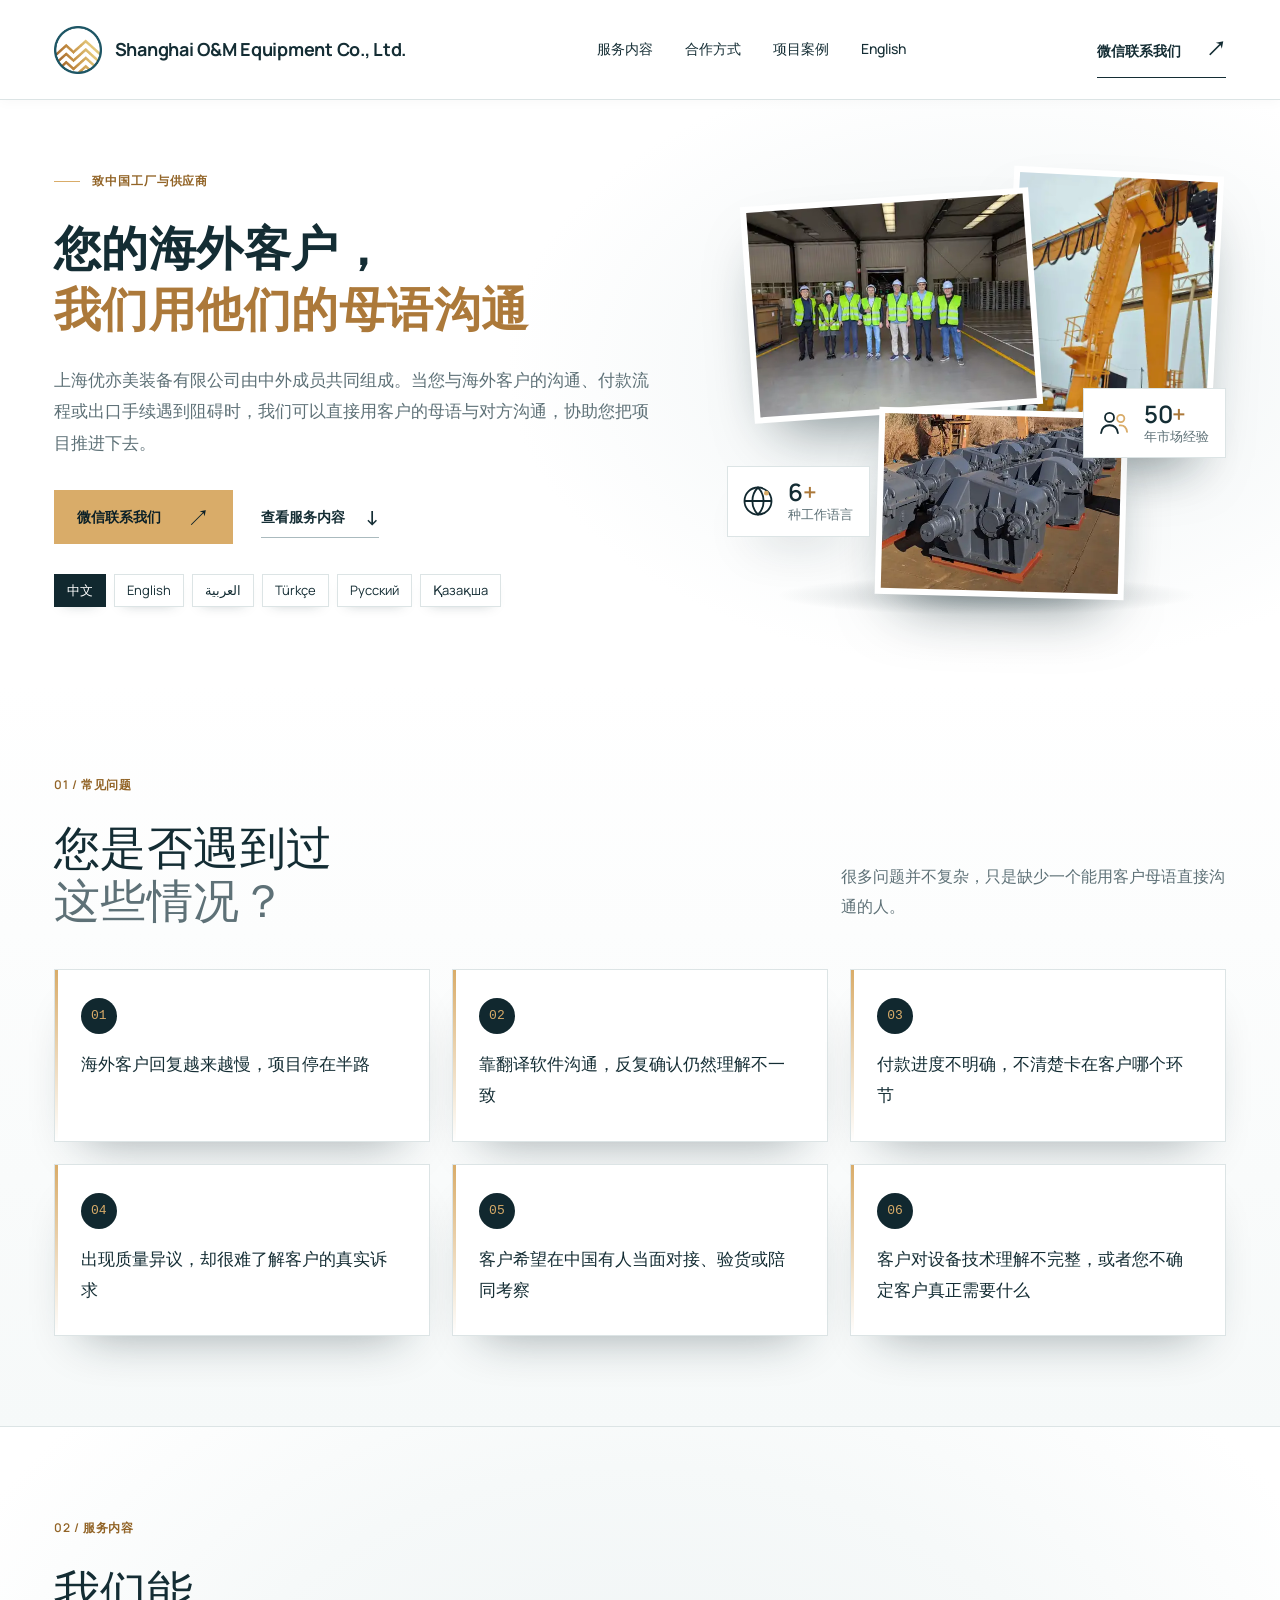
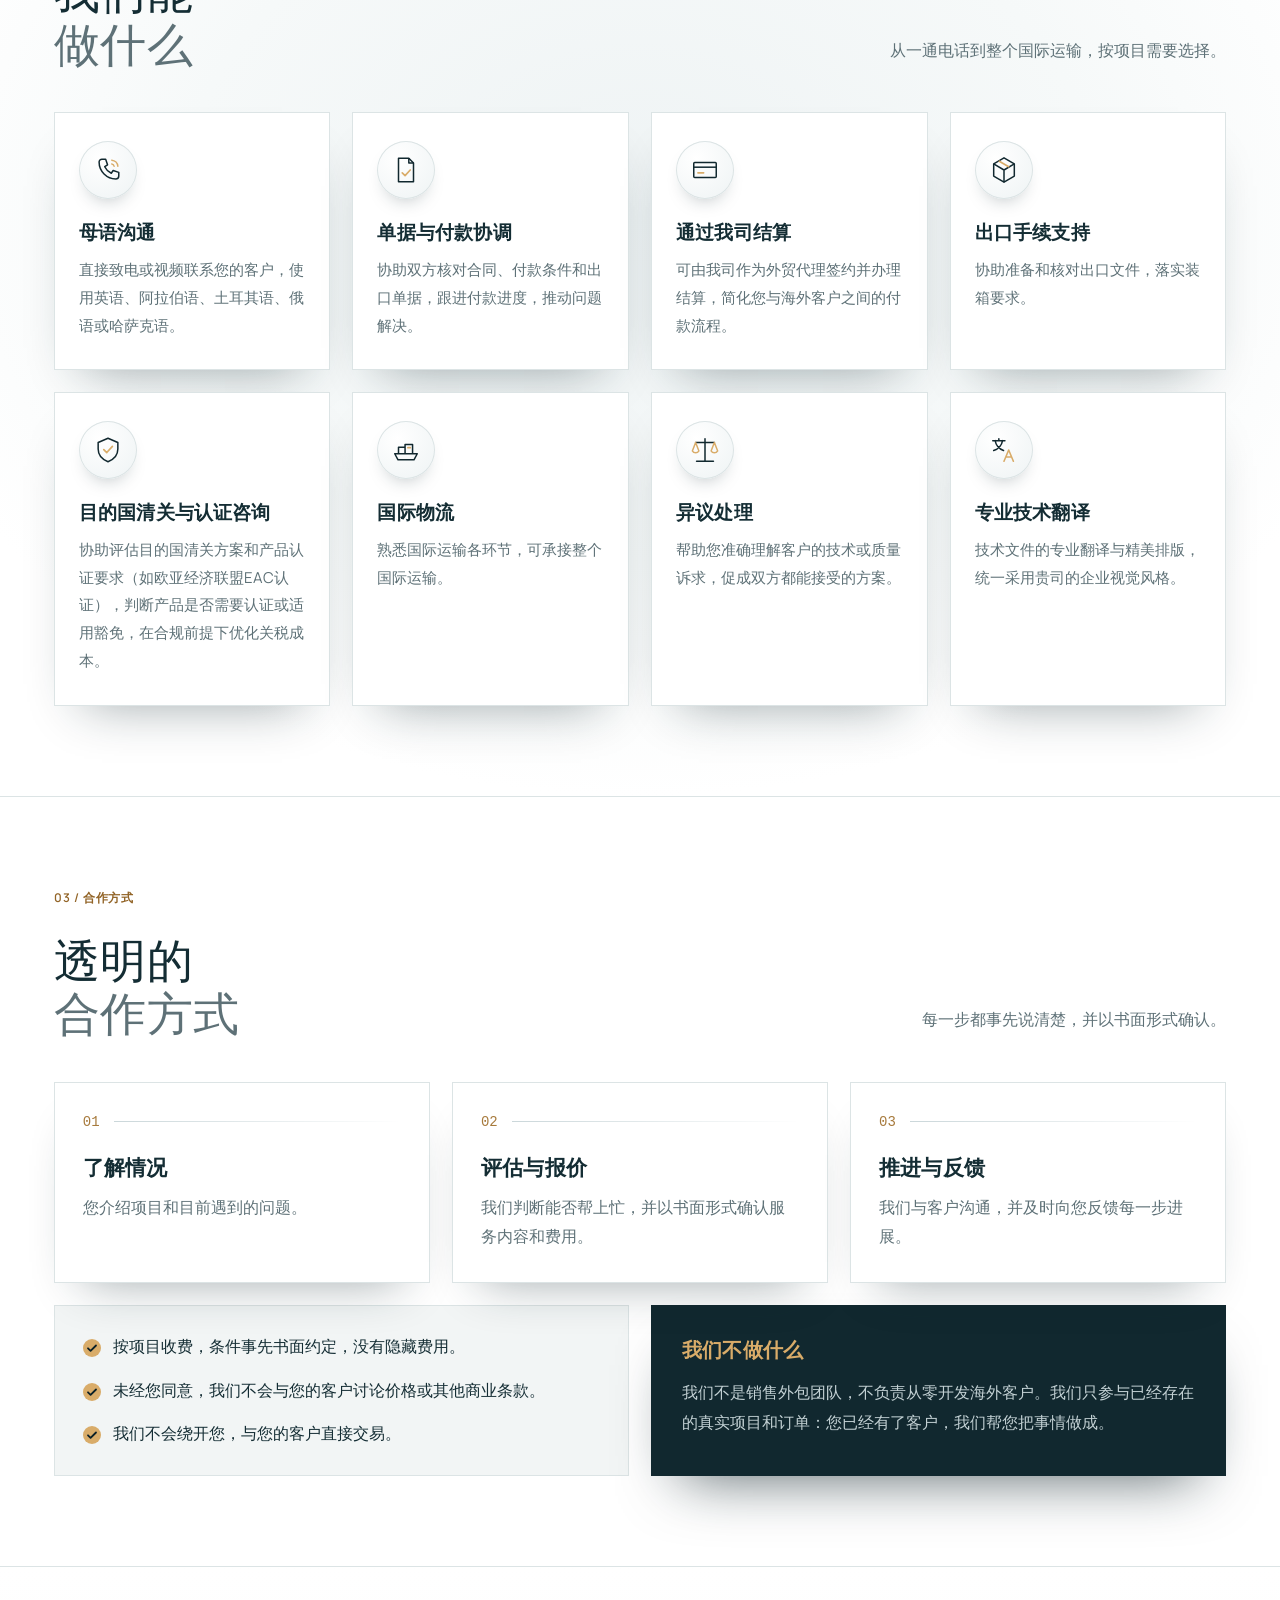
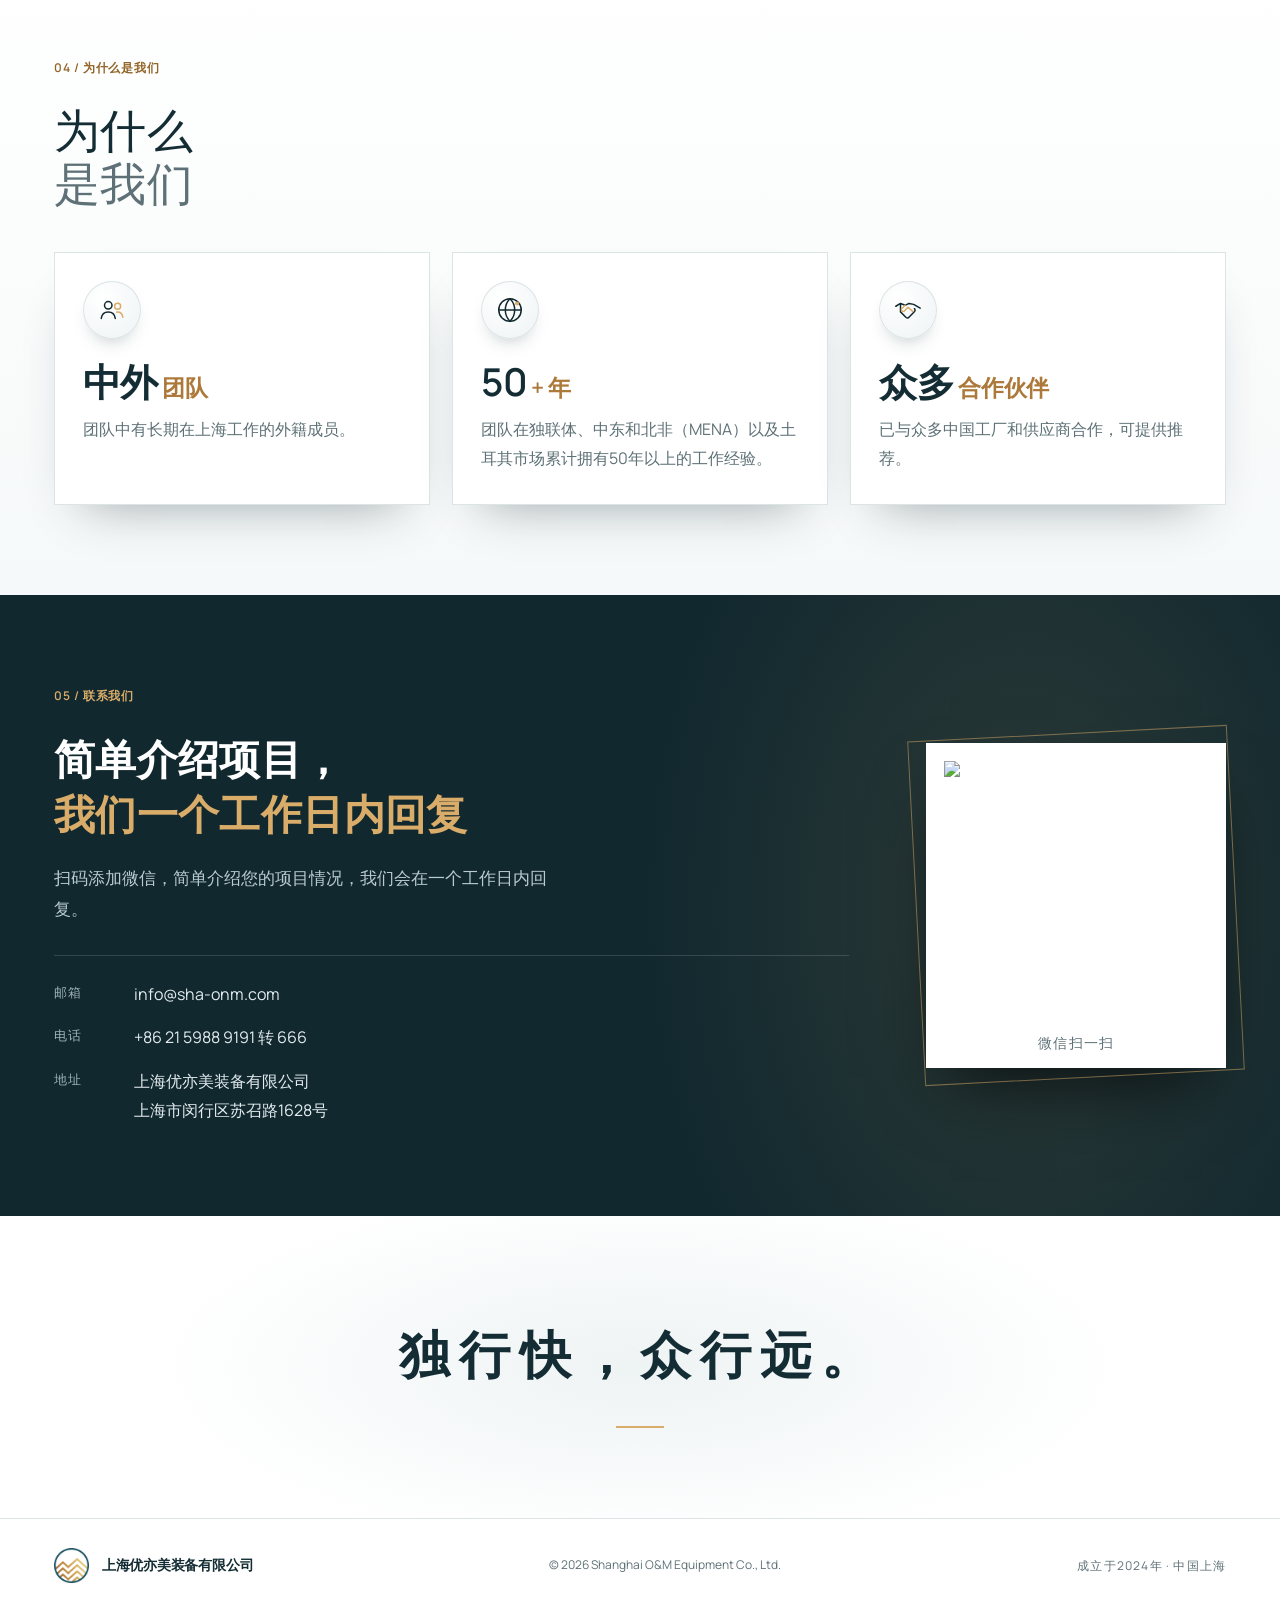
==== cn/index.html @ 8da33a81 "Add Chinese supplier partnership page" ====
<!DOCTYPE html>
<html lang="zh-CN"><head><meta charset="UTF-8"><meta name="viewport" content="width=device-width,initial-scale=1,viewport-fit=cover"><meta name="robots" content="noindex, nofollow"><title>供应商合作 — 上海优亦美装备有限公司</title><meta name="description" content="您的海外客户，我们用他们的母语沟通。上海优亦美装备有限公司协助中国工厂和供应商解决与海外客户的沟通、付款、出口、清关、认证和国际物流问题。"><link rel="icon" type="image/png" href="../assets/favicon.png"><link rel="stylesheet" href="../styles.css"><link rel="stylesheet" href="../sections.css?v=2"><link rel="stylesheet" href="cn.css?v=2"><meta name="theme-color" content="#11282f"><meta property="og:type" content="website"><meta property="og:site_name" content="上海优亦美装备有限公司"><meta property="og:title" content="供应商合作 — 您的海外客户，我们用他们的母语沟通"><meta property="og:description" content="英语、阿拉伯语、土耳其语、俄语、哈萨克语。协助沟通、付款、出口、清关、认证和国际物流。"><meta property="og:image" content="https://sha-onm.com/og.png"></head>
<body class="cn-page"><a class="skip" href="#main">跳到正文</a>
<svg width="0" height="0" style="position:absolute" aria-hidden="true" focusable="false"><defs>
<symbol id="c-phone" viewBox="0 0 32 32"><path d="M9.5 4.5h4l2 6-3 2a15 15 0 0 0 7 7l2-3 6 2v4a3 3 0 0 1-3 3C14.6 25.5 6.5 17.4 6.5 7.5a3 3 0 0 1 3-3z" fill="none" stroke="currentColor" stroke-width="1.6" stroke-linejoin="round"/><path d="M20 5.5a7 7 0 0 1 6.5 6.5M20 9.5a3 3 0 0 1 2.5 2.5" fill="none" stroke="var(--gold)" stroke-width="1.6" stroke-linecap="round"/></symbol>
<symbol id="c-doc" viewBox="0 0 32 32"><path d="M8 3.5h11l5 5v20H8z" fill="none" stroke="currentColor" stroke-width="1.6" stroke-linejoin="round"/><path d="M19 3.5v5h5" fill="none" stroke="currentColor" stroke-width="1.6" stroke-linejoin="round"/><path d="m12 19 3 3 5.5-6" fill="none" stroke="var(--gold)" stroke-width="1.8" stroke-linecap="round" stroke-linejoin="round"/></symbol>
<symbol id="c-pay" viewBox="0 0 32 32"><rect x="4" y="8" width="24" height="16" rx="1" fill="none" stroke="currentColor" stroke-width="1.6"/><path d="M4 13h24" stroke="currentColor" stroke-width="1.6"/><path d="M8.5 19h6" stroke="var(--gold)" stroke-width="1.8" stroke-linecap="round"/></symbol>
<symbol id="c-export" viewBox="0 0 32 32"><path d="M5 9.5 16 3l11 6.5v13L16 29 5 22.5z" fill="none" stroke="currentColor" stroke-width="1.6" stroke-linejoin="round"/><path d="M5 9.5 16 16l11-6.5M16 16v13" fill="none" stroke="currentColor" stroke-width="1.6" stroke-linejoin="round"/><path d="m10.5 6.3 11 6.5" stroke="var(--gold)" stroke-width="1.8"/></symbol>
<symbol id="c-customs" viewBox="0 0 32 32"><path d="M16 3.5 26.5 8v7c0 6.5-4.5 11.2-10.5 13.5C10 26.2 5.5 21.5 5.5 15V8z" fill="none" stroke="currentColor" stroke-width="1.6" stroke-linejoin="round"/><path d="m11.5 15.5 3.2 3.2 6-6.5" fill="none" stroke="var(--gold)" stroke-width="1.8" stroke-linecap="round" stroke-linejoin="round"/></symbol>
<symbol id="c-ship" viewBox="0 0 32 32"><path d="M4 20h24l-3.5 6.5h-17z" fill="none" stroke="currentColor" stroke-width="1.6" stroke-linejoin="round"/><path d="M8 20v-7h7v7M15 20v-10h8v10" fill="none" stroke="currentColor" stroke-width="1.6" stroke-linejoin="round"/><path d="M18 13.5h2.5" stroke="var(--gold)" stroke-width="1.8" stroke-linecap="round"/></symbol>
<symbol id="c-claim" viewBox="0 0 32 32"><path d="M16 4v24M7 28h18M6 8h20" stroke="currentColor" stroke-width="1.6" stroke-linecap="round"/><path d="M6 8 2.5 17a4 4 0 0 0 7 0zM26 8l-3.5 9a4 4 0 0 0 7 0z" fill="none" stroke="var(--gold)" stroke-width="1.6" stroke-linejoin="round"/></symbol>
<symbol id="c-translate" viewBox="0 0 32 32"><path d="M4 6h13M10.5 4v2M6.5 6c1 5 4.5 9 9 10.5M14.5 6c-1 5-4.5 9-9.5 10.5" fill="none" stroke="currentColor" stroke-width="1.6" stroke-linecap="round" stroke-linejoin="round"/><path d="m16 28 5-12 5 12M18 23.5h6" fill="none" stroke="var(--gold)" stroke-width="1.7" stroke-linecap="round" stroke-linejoin="round"/></symbol>
<symbol id="c-team" viewBox="0 0 32 32"><circle cx="12" cy="11" r="4" fill="none" stroke="currentColor" stroke-width="1.6"/><path d="M4.5 25c.6-4.6 3.6-7 7.5-7s6.9 2.4 7.5 7" fill="none" stroke="currentColor" stroke-width="1.6" stroke-linecap="round"/><circle cx="22" cy="12" r="3.2" fill="none" stroke="var(--gold)" stroke-width="1.6"/><path d="M21 18.2c3.6-.4 6 1.7 6.6 5.6" fill="none" stroke="var(--gold)" stroke-width="1.6" stroke-linecap="round"/></symbol>
<symbol id="c-globe" viewBox="0 0 32 32"><circle cx="16" cy="16" r="12" fill="none" stroke="currentColor" stroke-width="1.6"/><path d="M4 16h24M16 4c3.5 3.4 5 7.4 5 12s-1.5 8.6-5 12c-3.5-3.4-5-7.4-5-12s1.5-8.6 5-12z" fill="none" stroke="currentColor" stroke-width="1.6"/><circle cx="23.5" cy="9" r="2.2" fill="var(--gold)"/></symbol>
<symbol id="c-handshake" viewBox="0 0 32 32"><path d="M3 12l5-3 5 2 4-2 5 1 7 4M8 9v9l6 6a2 2 0 0 0 3-.3l6-6.2a2 2 0 0 0-.2-2.9" fill="none" stroke="currentColor" stroke-width="1.6" stroke-linecap="round" stroke-linejoin="round"/><path d="m13 11-3.5 3.5a1.8 1.8 0 0 0 2.6 2.5L16 13l5 4.5" fill="none" stroke="var(--gold)" stroke-width="1.6" stroke-linecap="round" stroke-linejoin="round"/></symbol>
</defs></svg>
<header class="header"><a class="brand" href="../" aria-label="Shanghai O&M 首页"><img src="../assets/favicon.png" width="48" height="48" alt=""><span>Shanghai O&amp;M Equipment Co., Ltd.</span></a><nav aria-label="主导航"><a href="#services">服务内容</a><a href="#how">合作方式</a><a href="../projects/">项目案例</a><a href="../" lang="en">English</a></nav><a class="header-cta" href="#contact">微信联系我们 <span aria-hidden="true">↗</span></a><button class="menu-toggle" aria-label="打开菜单" aria-expanded="false" aria-controls="mobile-nav"><span></span><span></span></button><nav id="mobile-nav" class="mobile-nav" aria-label="移动端导航" hidden><a href="#services">服务内容</a><a href="#how">合作方式</a><a href="../projects/">项目案例</a><a href="../" lang="en">English</a><a href="#contact">微信联系我们</a></nav></header>
<main id="main">

<section class="cn-hero">
  <div class="cn-hero-copy">
    <p class="eyebrow section-label"><span class="short-line"></span> 致中国工厂与供应商</p>
    <h1>您的海外客户，<br><em>我们用他们的母语沟通</em></h1>
    <p class="cn-lead">上海优亦美装备有限公司由中外成员共同组成。当您与海外客户的沟通、付款流程或出口手续遇到阻碍时，我们可以直接用客户的母语与对方沟通，协助您把项目推进下去。</p>
    <div class="cn-hero-actions"><a class="button button-gold" href="#contact">微信联系我们 <span aria-hidden="true">↗</span></a><a class="text-link" href="#services">查看服务内容 <span aria-hidden="true">↓</span></a></div>
    <ul class="cn-langs" aria-label="工作语言">
      <li lang="zh">中文</li><li lang="en">English</li><li lang="ar" dir="rtl">العربية</li><li lang="tr">Türkçe</li><li lang="ru">Русский</li><li lang="kk">Қазақша</li>
    </ul>
  </div>
  <div class="cn-hero-visual" aria-hidden="true">
    <figure class="ph ph-1"><img src="../assets/projects/c/p099.webp" alt=""></figure>
    <figure class="ph ph-2"><img src="../assets/projects/c/p122.webp" alt=""></figure>
    <figure class="ph ph-3"><img src="../assets/projects/c/p018.webp" alt=""></figure>
    <div class="float float-a"><svg><use href="#c-globe"/></svg><div><strong>6<b>+</b></strong><span>种工作语言</span></div></div>
    <div class="float float-b"><svg><use href="#c-team"/></svg><div><strong>50<b>+</b></strong><span>年市场经验</span></div></div>
  </div>
</section>

<section class="section-pad cn-situations" aria-labelledby="sit-title">
  <div class="section-heading"><div><p class="eyebrow section-label">01 / 常见问题</p><h2 id="sit-title">您是否遇到过<br><span>这些情况？</span></h2></div><p>很多问题并不复杂，只是缺少一个能用客户母语直接沟通的人。</p></div>
  <ol class="cn-cards">
    <li><span class="n">01</span><p>海外客户回复越来越慢，项目停在半路</p></li>
    <li><span class="n">02</span><p>靠翻译软件沟通，反复确认仍然理解不一致</p></li>
    <li><span class="n">03</span><p>付款进度不明确，不清楚卡在客户哪个环节</p></li>
    <li><span class="n">04</span><p>出现质量异议，却很难了解客户的真实诉求</p></li>
    <li><span class="n">05</span><p>客户希望在中国有人当面对接、验货或陪同考察</p></li>
    <li><span class="n">06</span><p>客户对设备技术理解不完整，或者您不确定客户真正需要什么</p></li>
  </ol>
</section>

<section class="section-pad cn-services" id="services" aria-labelledby="srv-title">
  <div class="section-heading"><div><p class="eyebrow section-label">02 / 服务内容</p><h2 id="srv-title">我们能<br><span>做什么</span></h2></div><p>从一通电话到整个国际运输，按项目需要选择。</p></div>
  <div class="cn-services-grid">
    <article><i class="ic"><svg aria-hidden="true"><use href="#c-phone"/></svg></i><h3>母语沟通</h3><p>直接致电或视频联系您的客户，使用英语、阿拉伯语、土耳其语、俄语或哈萨克语。</p></article>
    <article><i class="ic"><svg aria-hidden="true"><use href="#c-doc"/></svg></i><h3>单据与付款协调</h3><p>协助双方核对合同、付款条件和出口单据，跟进付款进度，推动问题解决。</p></article>
    <article><i class="ic"><svg aria-hidden="true"><use href="#c-pay"/></svg></i><h3>通过我司结算</h3><p>可由我司作为外贸代理签约并办理结算，简化您与海外客户之间的付款流程。</p></article>
    <article><i class="ic"><svg aria-hidden="true"><use href="#c-export"/></svg></i><h3>出口手续支持</h3><p>协助准备和核对出口文件，落实装箱要求。</p></article>
    <article><i class="ic"><svg aria-hidden="true"><use href="#c-customs"/></svg></i><h3>目的国清关与认证咨询</h3><p>协助评估目的国清关方案和产品认证要求（如欧亚经济联盟EAC认证），判断产品是否需要认证或适用豁免，在合规前提下优化关税成本。</p></article>
    <article><i class="ic"><svg aria-hidden="true"><use href="#c-ship"/></svg></i><h3>国际物流</h3><p>熟悉国际运输各环节，可承接整个国际运输。</p></article>
    <article><i class="ic"><svg aria-hidden="true"><use href="#c-claim"/></svg></i><h3>异议处理</h3><p>帮助您准确理解客户的技术或质量诉求，促成双方都能接受的方案。</p></article>
    <article><i class="ic"><svg aria-hidden="true"><use href="#c-translate"/></svg></i><h3>专业技术翻译</h3><p>技术文件的专业翻译与精美排版，统一采用贵司的企业视觉风格。</p></article>
  </div>
</section>

<section class="section-pad cn-how" id="how" aria-labelledby="how-title">
  <div class="section-heading"><div><p class="eyebrow section-label">03 / 合作方式</p><h2 id="how-title">透明的<br><span>合作方式</span></h2></div><p>每一步都事先说清楚，并以书面形式确认。</p></div>
  <div class="cn-steps">
    <article><span class="n">01</span><h3>了解情况</h3><p>您介绍项目和目前遇到的问题。</p></article>
    <article><span class="n">02</span><h3>评估与报价</h3><p>我们判断能否帮上忙，并以书面形式确认服务内容和费用。</p></article>
    <article><span class="n">03</span><h3>推进与反馈</h3><p>我们与客户沟通，并及时向您反馈每一步进展。</p></article>
  </div>
  <div class="cn-terms">
    <ul class="cn-promises">
      <li>按项目收费，条件事先书面约定，没有隐藏费用。</li>
      <li>未经您同意，我们不会与您的客户讨论价格或其他商业条款。</li>
      <li>我们不会绕开您，与您的客户直接交易。</li>
    </ul>
    <div class="cn-not">
      <h3>我们不做什么</h3>
      <p>我们不是销售外包团队，不负责从零开发海外客户。我们只参与已经存在的真实项目和订单：您已经有了客户，我们帮您把事情做成。</p>
    </div>
  </div>
</section>

<section class="section-pad cn-why" aria-labelledby="why-title">
  <div class="section-heading"><div><p class="eyebrow section-label">04 / 为什么是我们</p><h2 id="why-title">为什么<br><span>是我们</span></h2></div></div>
  <div class="cn-why-grid">
    <article><i class="ic"><svg aria-hidden="true"><use href="#c-team"/></svg></i><strong>中外<b>团队</b></strong><p>团队中有长期在上海工作的外籍成员。</p></article>
    <article><i class="ic"><svg aria-hidden="true"><use href="#c-globe"/></svg></i><strong>50<b>+ 年</b></strong><p>团队在独联体、中东和北非（MENA）以及土耳其市场累计拥有50年以上的工作经验。</p></article>
    <article><i class="ic"><svg aria-hidden="true"><use href="#c-handshake"/></svg></i><strong>众多<b>合作伙伴</b></strong><p>已与众多中国工厂和供应商合作，可提供推荐。</p></article>
  </div>
</section>

<section class="section-pad cn-contact" id="contact" aria-labelledby="contact-title">
  <div class="cn-contact-copy">
    <p class="eyebrow section-label">05 / 联系我们</p>
    <h2 id="contact-title">简单介绍项目，<br><span>我们一个工作日内回复</span></h2>
    <p class="cn-contact-intro">扫码添加微信，简单介绍您的项目情况，我们会在一个工作日内回复。</p>
    <dl class="cn-details">
      <div><dt>邮箱</dt><dd><a href="mailto:info@sha-onm.com">info@sha-onm.com</a></dd></div>
      <div><dt>电话</dt><dd><a href="tel:+862159889191;ext=666">+86 21 5988 9191</a> 转 666</dd></div>
      <div><dt>地址</dt><dd>上海优亦美装备有限公司<br>上海市闵行区苏召路1628号</dd></div>
    </dl>
  </div>
  <figure class="cn-qr"><img src="assets/wechat-qr.png" width="432" height="430" alt="上海优亦美装备有限公司微信二维码"><figcaption>微信扫一扫</figcaption></figure>
</section>

<section class="cn-proverb" aria-label="合作理念"><p>独行快，众行远。</p></section>
</main>
<footer class="footer"><a class="brand" href="../" aria-label="Shanghai O&M 首页"><img src="../assets/favicon.png" width="35" height="35" alt=""><span>上海优亦美装备有限公司</span></a><p>© <span id="year">2026</span> Shanghai O&amp;M Equipment Co., Ltd.</p><span>成立于2024年 · 中国上海</span></footer>
<script src="cn.js?v=1" defer></script>
</body></html>
---- styles.css ----
:root{--navy:#11282f;--deep:#0b2027;--gold:#d9ac69;--ink:#142d34;--muted:#5e7177;--white:#fff;--pale:#f2f5f5;--line:#dce4e5;--max:1440px}*{box-sizing:border-box}html{scroll-behavior:smooth;scroll-padding-top:100px}body{margin:0;font-family:Arial,Helvetica,sans-serif;color:var(--ink);font-size:16px;line-height:1.6;background:#fff;-webkit-font-smoothing:antialiased}a{color:inherit;text-decoration:none}button{font:inherit}button,a{-webkit-tap-highlight-color:transparent}button:focus-visible,a:focus-visible,summary:focus-visible{outline:3px solid #b37e34;outline-offset:5px}img{max-width:100%;display:block}h1,h2,h3,p{margin:0}button{cursor:pointer}.skip{position:fixed;left:20px;top:-100px;padding:10px;background:#fff;z-index:100}.skip:focus{top:10px}.header{height:100px;display:flex;align-items:center;justify-content:space-between;padding:0 clamp(24px,4.2vw,80px);position:relative;z-index:50;background:#fff;border-bottom:1px solid var(--line);gap:24px}.brand{display:flex;align-items:center;gap:13px;flex-shrink:0}.brand>span{font-size:18px;font-weight:750;line-height:1.3;letter-spacing:.025em}.brand small{font-size:10px;letter-spacing:.24em;font-weight:500;display:block;margin-top:5px}.header nav{display:flex;gap:32px;font-size:14px;font-weight:500}.header nav a{transition:color .2s}.header nav a:hover{color:#9e6722}.header-cta{padding:12px 0;border-bottom:1px solid var(--ink);font-size:14px;font-weight:600}.header-cta span{margin-left:22px;font-size:20px}.menu-toggle{display:none}.hero{display:grid;grid-template-columns:1.04fr 1fr;background:var(--navy);color:white;min-height:660px;position:relative}.hero-copy{padding:58px 5vw 39px max(4.2vw,24px);z-index:2}.eyebrow{display:flex;align-items:center;gap:12px;letter-spacing:.13em;font-size:12px;font-weight:600}.short-line{width:26px;height:1px;background:var(--gold);display:inline-block}.hero .eyebrow{color:#d2dedf;margin-bottom:31px}h1{font-size:clamp(43px,4.9vw,76px);font-weight:500;line-height:1.06;letter-spacing:-.055em}h1 em{font-style:normal;color:var(--gold)}.hero-description{font-size:16px;line-height:1.7;color:#c3d1d4;max-width:450px;margin-top:26px}.button{display:inline-flex;gap:26px;align-items:center;justify-content:space-between;font-size:14px;font-weight:600;min-height:54px;padding:13px 23px;transition:background .2s,transform .2s;border:0}.button:hover{transform:translateY(-2px)}.button span{font-size:23px;font-weight:400;line-height:1}.button-gold{background:var(--gold);color:var(--deep)}.button-gold:hover{background:#ebc48d}.hero .button{margin-top:28px}.hero-foot{display:flex;align-items:center;gap:13px;margin-top:40px;font-size:10px;letter-spacing:.13em;color:#9cafb4}.hero-foot i{height:3px;width:3px;background:var(--gold)}.hero-visual{position:relative;min-height:600px;overflow:hidden;background:#294550}.hero-visual:after{content:"";position:absolute;inset:0;background:linear-gradient(180deg,rgba(5,20,27,.38),transparent 35%,rgba(5,20,27,.6))}.visual-top,.visual-caption{position:absolute;left:36px;right:36px;z-index:2;display:flex;justify-content:space-between}.visual-top{top:29px;color:#dbe5e7;font-size:10px;letter-spacing:.11em}.visual-caption{bottom:32px;font-size:21px;line-height:1.35;font-weight:500;letter-spacing:.04em}.coordinate{font-family:monospace;font-size:12px;line-height:1.65;text-align:right;color:#c3d1d4}.proof{display:grid;grid-template-columns:1.1fr .8fr 1fr .85fr 1.15fr;padding:33px 4.2vw 36px;border-bottom:1px solid var(--line);gap:20px;align-items:center}.proof>div:not(:first-child){border-left:1px solid var(--line);padding-left:32px}.proof-intro{font-size:16px;color:var(--muted);line-height:1.65}.proof-intro strong{color:var(--ink);font-weight:500}.metric{font-size:46px;font-weight:500;line-height:1.2;letter-spacing:-.055em}.metric span{color:#ac793a}.proof p{font-size:13px;color:var(--muted)}.proof-location>span{font-size:10px;letter-spacing:.15em;color:var(--muted)}.proof-location>strong{display:block;font-size:25px;font-weight:500;margin:0 0 4px}.proof-location p{font-size:12px;line-height:1.5}.header .mobile-nav[hidden]{display:none}@media(min-width:1800px){.hero-copy{padding-top:85px;padding-bottom:55px}.hero{min-height:760px}}@media(max-width:1000px){.header nav{gap:18px}.header-cta{display:none}.hero-copy{padding-right:28px}h1{font-size:48px}.proof{grid-template-columns:1fr 1fr 1fr 1fr}.proof-intro{display:none}.proof>div:not(:first-child){padding-left:22px}.proof>div:nth-child(2){border:0;padding-left:0}}@media(max-width:720px){html{scroll-padding-top:20px}.header{height:80px;padding:0 22px}.brand img{width:39px;height:39px}.brand>span{font-size:16px}.brand small{font-size:9px}.header>nav:not(.mobile-nav){display:none}.menu-toggle{display:flex;flex-direction:column;justify-content:center;gap:6px;width:44px;height:44px;background:none;border:1px solid var(--line);padding:10px}.menu-toggle span{height:1px;background:var(--ink);width:22px}.header .mobile-nav{position:absolute;left:0;right:0;top:80px;display:flex;flex-direction:column;gap:0;background:white;box-shadow:0 12px 20px #0002;padding:12px 22px 20px}.mobile-nav a{padding:12px 0}.hero{grid-template-columns:1fr}.hero-copy{padding:38px 24px 28px}.hero .eyebrow{margin-bottom:24px;font-size:11px}h1{font-size:clamp(42px,10vw,65px)}.hero-description{margin-top:24px;font-size:16px}.hero-foot{margin-top:30px;font-size:9px;gap:10px}.hero-visual{min-height:345px}.visual-top{top:23px;left:24px;right:24px;font-size:9px}.visual-caption{left:24px;right:24px;bottom:23px;font-size:17px}.proof{grid-template-columns:1fr 1fr;padding:24px;gap:23px}.proof>div:not(:first-child){padding-left:24px}.proof>div:nth-child(2),.proof>div:nth-child(4){padding-left:0;border:0}.metric{font-size:40px}.proof-location>strong{font-size:23px}}@media(prefers-reduced-motion:reduce){html{scroll-behavior:auto}*,*:before,*:after{animation:none!important;transition:none!important}}
@font-face{font-family:Manrope;src:url('assets/fonts/manrope-400.ttf') format('truetype');font-style:normal;font-weight:400;font-display:swap}@font-face{font-family:Manrope;src:url('assets/fonts/manrope-500.ttf') format('truetype');font-style:normal;font-weight:500;font-display:swap}@font-face{font-family:Manrope;src:url('assets/fonts/manrope-600.ttf') format('truetype');font-style:normal;font-weight:600;font-display:swap}@font-face{font-family:Manrope;src:url('assets/fonts/manrope-700.ttf') format('truetype');font-style:normal;font-weight:700;font-display:swap}
---- sections.css ----
body{font-family:Manrope,Arial,Helvetica,sans-serif}.hero-image{position:absolute;inset:0;height:100%;width:100%;object-fit:cover;object-position:59% center}.hero-visual:before{content:"";z-index:1;position:absolute;inset:0;background:linear-gradient(90deg,rgba(17,40,47,.14),transparent 25%)}.hero-visual:after{z-index:1}.hero h1{font-size:clamp(43px,4.55vw,73px);line-height:1.12;letter-spacing:-.055em}.hero-description{font-size:16px}.hero{min-height:650px}.hero-copy{padding-top:54px;padding-bottom:37px}.hero .eyebrow{margin-bottom:29px}.hero-foot{margin-top:38px}.hero .button{margin-top:27px}.section-pad{padding:90px 4.2vw}.section-label{color:#926427;margin-bottom:24px;letter-spacing:.14em;font-size:12px}h2{font-size:clamp(35px,3.6vw,54px);font-weight:500;letter-spacing:-.047em;line-height:1.16}h2 span{color:var(--muted)}.section-heading{display:flex;align-items:flex-end;justify-content:space-between;gap:40px;margin-bottom:42px}.section-heading>p{max-width:385px;font-size:16px;color:var(--muted);margin-bottom:5px;line-height:1.75}.expertise-grid{display:grid;grid-template-columns:1fr 1.2fr;gap:50px;align-items:stretch}.component-visual{margin:0;position:relative;min-height:560px;background:var(--navy);overflow:hidden}.component-visual img{width:100%;height:100%;position:absolute;object-fit:cover;object-position:39% center;transition:transform .8s,opacity .16s ease}
.component-visual img.is-fading{opacity:0}.component-visual:hover img{transform:scale(1.025)}.component-visual:after{content:"";position:absolute;inset:0;background:linear-gradient(180deg,transparent 40%,rgba(4,20,26,.87))}.component-visual figcaption{position:absolute;bottom:34px;left:34px;right:24px;z-index:2;color:#fff}.component-visual figcaption>span{font-size:11px;letter-spacing:.13em;color:#d9c39f}.component-visual figcaption p{font-size:30px;line-height:1.3;letter-spacing:-.025em;margin-top:14px}.category{border-bottom:1px solid var(--line)}.category:first-child{border-top:1px solid var(--line)}.category summary{display:flex;align-items:center;gap:20px;padding:25px 0;list-style:none;cursor:pointer}.category summary::-webkit-details-marker{display:none}.category h3{font-size:19px;font-weight:500;line-height:1.4;flex:1}.expand{width:25px;height:25px;position:relative;flex-shrink:0}.expand:before,.expand:after{content:"";width:12px;height:1px;background:var(--ink);position:absolute;left:6px;top:12px}.expand:after{transform:rotate(90deg)}.category[open] .expand:after{display:none}.category[open] h3{color:#946329}.category[open] summary{padding-bottom:15px}.category-body{padding:0 34px 27px 35px}.category-body p{font-size:15px;color:var(--muted);line-height:1.8;max-width:480px}.text-link{font-size:14px;font-weight:600;display:inline-flex;gap:20px;align-items:center;padding:5px 0;border-bottom:1px solid #aababe;line-height:1.5}.text-link:hover{color:#966726;border-color:#966726}.text-link span{font-size:20px}.category-body .text-link{margin-top:15px;font-size:13px}.expertise-note{display:flex;justify-content:space-between;align-items:center;margin-top:35px;gap:22px;color:var(--muted);font-size:15px}.expertise-note .text-link{color:var(--ink)}.approach{background:var(--pale);border-top:1px solid var(--line);border-bottom:1px solid var(--line)}.approach .section-heading{margin-bottom:52px}.steps{display:grid;grid-template-columns:repeat(4,1fr);gap:33px}.step-top{display:flex;align-items:center;gap:17px;margin-bottom:26px}.step-top>span:first-child{font-size:16px;color:#99703d;font-family:monospace}.step-line{height:1px;flex:1;background:#cbd7da}.step h3{font-size:22px;letter-spacing:-.035em;font-weight:500;margin-bottom:16px;line-height:1.3}.step p{font-size:15px;color:var(--muted);line-height:1.8}.step-result{display:block;margin-top:24px;font-size:12px;font-weight:600;border-left:2px solid #c79a5e;padding-left:11px;line-height:1.4}.company-main{display:grid;grid-template-columns:1.05fr 1fr;gap:8vw}.company h2{font-size:clamp(32px,3.4vw,50px)}.company-copy p{font-size:15px;color:var(--muted);line-height:1.85;margin-top:19px}.company-copy p.lead{font-size:22px;line-height:1.6;color:var(--ink);margin-top:0;letter-spacing:-.025em}.values{display:grid;grid-template-columns:repeat(3,1fr);gap:45px;margin-top:57px;padding-top:38px;border-top:1px solid var(--line)}.value-mark{font-size:12px;font-family:monospace;color:#a77a3c}.values h3{font-size:20px;font-weight:500;margin:15px 0 12px;line-height:1.4}.values p{font-size:15px;color:var(--muted);line-height:1.8;max-width:350px}.languages{margin-top:64px;border-top:1px solid var(--line);border-bottom:1px solid var(--line);padding:31px 0;display:flex;gap:40px;justify-content:space-between;align-items:center}.languages .eyebrow{font-size:10px;color:var(--muted);letter-spacing:.13em}.languages>div>p{font-size:19px;line-height:1.5;margin-top:8px;letter-spacing:-.025em}.languages ul{list-style:none;display:grid;grid-template-columns:repeat(5,1fr);gap:30px;margin:0;padding:0;width:64%}.languages li{text-align:center;font-size:12px;color:var(--muted)}.languages li>span{display:block;color:var(--ink);font-size:25px;font-weight:500;margin-bottom:5px;line-height:1.5}.languages li>span[lang=zh]{font-size:23px;line-height:1.65}.contact{background:var(--navy);color:#fff;padding-top:73px;padding-bottom:24px;position:relative}.contact h2{font-size:clamp(35px,3.8vw,57px)}.contact h2 span{color:var(--gold)}.contact-top{display:grid;grid-template-columns:1.15fr 1fr;gap:6vw}.contact .section-label{color:var(--gold)}.contact-intro{font-size:16px;color:#b9cbd0;margin-top:25px;max-width:370px}.contact .button{margin-top:27px}.contact-hint{font-size:12px;line-height:1.8;color:#9cafb4;margin-top:20px}.contact-details{padding-top:3px}.contact-label{font-size:11px;letter-spacing:.14em;color:#9fb3b8;display:block;margin-bottom:17px}.email-block{padding:0 0 29px;border-bottom:1px solid #ffffff25}.email-address{font-size:clamp(22px,2.55vw,37px);letter-spacing:-.035em;display:flex;justify-content:space-between;align-items:center;gap:14px;line-height:1.4}.email-address:hover{color:var(--gold)}.email-address>span{font-size:30px;color:var(--gold)}.copy-row{display:flex;align-items:center;gap:16px;margin-top:15px;min-height:35px}.copy-email{background:none;border:0;color:#bacbd0;font-size:12px;display:inline-flex;gap:9px;align-items:center;padding:6px 0;min-height:35px}.copy-email:hover{color:#fff}#copy-status{font-size:12px;color:#eac48a;line-height:1.4}.contact-bottom{display:grid;grid-template-columns:1fr 1fr;gap:25px;padding-top:29px}.contact-bottom .contact-label{margin-bottom:12px}.phone{font-size:17px;white-space:nowrap}.phone:hover{color:var(--gold)}.contact-bottom p{font-size:13px;color:#9fb3b8;margin-top:5px}.contact-bottom address{font-style:normal;font-size:14px;line-height:1.9;color:#d1dee1}.company-legal{font-size:12px;line-height:1.9;color:#9fb3b8;margin-top:32px}.company-legal span{letter-spacing:.06em}.contact-line{margin-top:68px;padding-top:24px;border-top:1px solid #ffffff25;display:flex;justify-content:space-between;gap:24px;align-items:center}.contact-line>span{font-size:10px;letter-spacing:.14em;color:#90a7ae}.contact-line>a{font-size:12px;color:#c6d3d7}.contact-line>a>span{margin-left:15px}.footer{padding:29px 4.2vw;display:flex;align-items:center;justify-content:space-between;gap:20px}.footer .brand>span{font-size:13px}.footer .brand small{font-size:8px;letter-spacing:.2em}.footer p{font-size:11px;color:var(--muted)}.footer>span{font-size:9px;letter-spacing:.1em;color:var(--muted)}.header .brand small{font-size:10px}.header .brand>span{font-weight:700}.header nav a{position:relative}.header nav a:after{position:absolute;content:"";bottom:-6px;left:0;right:0;transform:scaleX(0);transform-origin:left;height:1px;background:var(--ink);transition:transform .2s}.header nav a:hover:after{transform:scaleX(1)}
@media(min-width:1800px){.section-pad{padding-left:max(4.2vw,calc((100vw - 1640px)/2));padding-right:max(4.2vw,calc((100vw - 1640px)/2))}.hero-copy{padding-top:74px}.hero{min-height:740px}.hero-description{font-size:18px}.hero-foot{margin-top:50px}.hero h1{font-size:80px}.hero .button{margin-top:34px}}
@media(max-width:1100px){.hero h1{font-size:clamp(41px,4.7vw,55px)}.hero-copy{padding-top:43px}.hero-description{font-size:15px}.hero .eyebrow{font-size:10px;letter-spacing:.11em}.hero-foot{font-size:9px;gap:10px}.expertise-grid{gap:32px;grid-template-columns:.85fr 1.2fr}.category h3{font-size:17px}.category summary{gap:15px}.category-body{padding-left:29px}.category-body p{font-size:14px}.contact-top{gap:4vw}.company-main{gap:5vw}.steps{gap:25px}.step h3{font-size:20px}.languages ul{gap:20px}.footer>span{display:none}.contact-bottom{grid-template-columns:1fr;gap:26px}.component-visual figcaption{left:25px}.component-visual figcaption p{font-size:27px}.section-heading>p{max-width:330px}.section-pad{padding-top:70px;padding-bottom:70px}.contact{padding-bottom:24px}.contact-line{margin-top:46px}}
@media(max-width:720px){.hero{min-height:0}.hero-copy{padding-top:36px;padding-bottom:29px}.hero h1{font-size:clamp(41px,10.8vw,64px)}.hero .eyebrow{font-size:10px;margin-bottom:22px}.hero-description{font-size:15px;margin-top:23px;line-height:1.75}.hero-foot{margin-top:29px;font-size:9px}.hero .button{margin-top:27px}.hero-visual{min-height:320px}.hero-image{object-position:center 61%}.visual-top{font-size:9px}.visual-caption{font-size:18px}.hero-visual:after{background:linear-gradient(180deg,#061c2740,transparent 35%,#061c27aa)}.section-pad{padding:53px 24px}.section-label{font-size:10px;margin-bottom:19px}.section-heading{display:block;margin-bottom:29px}.section-heading>p{margin-top:22px;max-width:470px;font-size:15px}.section-heading h2{font-size:37px}.expertise-grid{display:flex;flex-direction:column;gap:28px}.component-visual{min-height:310px}.component-visual img{object-position:center 46%}.component-visual figcaption{bottom:23px;left:24px}.component-visual figcaption>span{font-size:9px}.component-visual figcaption p{font-size:27px;margin-top:11px}.category summary{padding:22px 0;gap:15px}.category h3{font-size:17px}.category-body{padding-left:29px;padding-right:12px}.category-body p{font-size:15px}.category-body .text-link{font-size:13px}.expertise-note{display:block;margin-top:26px;font-size:14px}.expertise-note .text-link{margin-top:12px}.approach .section-heading{margin-bottom:29px}.steps{grid-template-columns:1fr;gap:30px}.step-top{margin-bottom:14px}.step h3{font-size:23px;margin-bottom:10px}.step p{font-size:15px}.step-result{margin-top:15px;font-size:12px}.company-main{grid-template-columns:1fr;gap:25px}.company h2{font-size:35px}.company-copy p.lead{font-size:20px}.company-copy p{font-size:15px;margin-top:17px}.values{grid-template-columns:1fr;gap:27px;margin-top:31px;padding-top:27px}.values article{display:grid;grid-template-columns:26px 1fr;column-gap:15px}.value-mark{grid-column:1;grid-row:1;line-height:28px}.values h3{grid-column:2;grid-row:1;margin:0 0 9px;font-size:20px}.values p{grid-column:2;font-size:15px;max-width:100%}.languages{margin-top:32px;display:block;padding:27px 0}.languages>div>p{font-size:20px}.languages ul{width:100%;margin-top:23px;gap:9px}.languages li{font-size:11px}.languages li>span{font-size:22px}.languages li>span[lang=zh]{font-size:20px}.contact-top{grid-template-columns:1fr;gap:42px}.contact h2{font-size:37px}.contact-intro{font-size:15px}.contact-hint{font-size:12px}.contact-details{padding:0}.email-address{font-size:clamp(24px,6.5vw,33px)}.contact-bottom{grid-template-columns:1fr 1fr;gap:20px}.phone{font-size:14px}.contact-bottom address{font-size:12px}.contact-label{font-size:10px}.company-legal{margin-top:25px}.contact-line{margin-top:39px;align-items:flex-start}.contact-line>span{font-size:9px;line-height:1.8;max-width:185px}.contact-line>a{font-size:12px;white-space:nowrap}.contact{padding-bottom:24px}.footer{padding:24px;display:block}.footer p{margin-top:20px;font-size:10px}.footer .brand>span{font-size:13px}.footer .brand small{font-size:9px}.copy-email{min-height:44px}.category summary{min-height:60px}.proof p{font-size:12px}.proof-location p{font-size:12px}}
@media(max-width:360px){.hero h1{font-size:39px}.hero-copy,.section-pad{padding-left:20px;padding-right:20px}.hero-foot{font-size:8px}.contact h2{font-size:32px}.contact-bottom{grid-template-columns:1fr}.section-heading h2{font-size:33px}.company h2{font-size:32px}.header{padding:0 17px}.brand>span{font-size:14px}.brand{gap:9px}.proof{padding:23px 20px}.languages ul{gap:4px}}
@media(prefers-reduced-motion:reduce){*{scroll-behavior:auto!important;transition:none!important}}
.hero-description,.category-body p,.section-heading>p,.step p,.company-copy p,.values p,.contact-intro,.expertise-note{font-size:1rem}.category-body .text-link,.step-result,.languages li,.copy-email,.contact-line>a,.contact-bottom address{font-size:.875rem}.eyebrow,.hero .eyebrow,.section-label,.hero-foot,.visual-top,.component-visual figcaption>span,.languages .eyebrow,.contact-label,.contact-line>span,.proof-location>span,.footer p,.footer>span,.contact-hint,.company-legal,.copy-row #copy-status{font-size:.75rem}.hero-foot{letter-spacing:.08em;gap:10px}.hero .eyebrow{letter-spacing:.1em}.visual-top{letter-spacing:.06em}.header .brand small,.footer .brand small{font-size:.75rem;letter-spacing:.1em}.languages li{font-size:.75rem}.footer .brand>span{font-size:14px}.contact-bottom address{line-height:1.8}.proof p{font-size:.875rem}.proof-location p{font-size:.75rem}.footer{flex-wrap:wrap}.contact-line>span{letter-spacing:.08em}.section-label{letter-spacing:.1em}@media(max-width:720px){.hero .eyebrow{font-size:.75rem;letter-spacing:.06em}.hero-foot{font-size:.75rem;letter-spacing:.025em;gap:8px}.visual-top{font-size:.75rem;letter-spacing:0}.contact-bottom{grid-template-columns:1fr}.contact-bottom address{font-size:.875rem}.phone{font-size:1rem}.contact-line>span{font-size:.75rem;max-width:210px;letter-spacing:.04em}.contact-line>a{font-size:.875rem}.brand>span{font-size:15px}.header .brand small{font-size:10px;letter-spacing:.12em}.footer .brand small{font-size:.75rem}.component-visual figcaption>span{letter-spacing:.07em}.hero-description{line-height:1.7}}
/* Single-line company identity, persistent navigation and updated company figures. */
.header{position:sticky;top:0;z-index:100;box-shadow:0 2px 12px #11282f08}
.header .brand>span{white-space:nowrap;font-size:1.125rem;letter-spacing:-.015em;text-transform:none;font-weight:700}
.footer .brand>span{white-space:nowrap;font-size:.875rem;letter-spacing:-.015em;font-weight:600}
.proof{grid-template-columns:repeat(6,minmax(0,1fr));gap:0;padding-top:35px;padding-bottom:35px}
.proof>div,.proof>div:not(:first-child){display:block;padding-left:28px;border-left:1px solid var(--line)}
.proof>div:first-child{padding-left:0;border-left:0}
.proof .metric{font-size:clamp(2.2rem,3.4vw,3.25rem);white-space:nowrap}
.proof p{font-size:.875rem;margin-top:4px}
.component-visual img{object-position:center 44%}
.company .section-label{line-height:1.6}
@media(max-width:1100px){.header>nav:not(.mobile-nav),.header-cta{display:none}.menu-toggle{display:flex;flex-direction:column;justify-content:center;gap:6px;width:44px;height:44px;flex-shrink:0;background:none;border:1px solid var(--line);padding:10px}.menu-toggle span{height:1px;background:var(--ink);width:22px}.header .mobile-nav{position:absolute;left:0;right:0;top:100%;display:flex;flex-direction:column;gap:0;background:white;box-shadow:0 12px 20px #0002;padding:12px 4.2vw 20px;max-height:calc(100dvh - 100px);overflow-y:auto}.mobile-nav a{padding:12px 0}.header .mobile-nav[hidden]{display:none}.proof>div,.proof>div:not(:first-child){padding-left:20px}.proof>div:first-child{padding-left:0}}
@media(max-width:720px){html{scroll-padding-top:96px}.header{height:80px;padding:0 16px;gap:10px}.header .brand{gap:8px}.header .brand img{width:30px;height:30px;flex-shrink:0}.header .brand>span{font-size:.875rem;letter-spacing:-.025em;text-transform:none}.menu-toggle{width:40px;height:40px;padding:8px}.header .mobile-nav{top:100%;padding-left:24px;padding-right:24px;max-height:calc(100dvh - 80px)}.proof{grid-template-columns:repeat(2,minmax(0,1fr));row-gap:25px;padding:28px 24px}.proof>div,.proof>div:not(:first-child){padding-left:24px;border-left:1px solid var(--line)}.proof>div:nth-child(odd){padding-left:0;border-left:0}.proof .metric{font-size:2.5rem}.component-visual{min-height:420px}.component-visual img{object-position:center 44%}.footer .brand{gap:9px}.footer .brand img{width:28px;height:28px}.footer .brand>span{font-size:clamp(.75rem,3.4vw,.875rem);letter-spacing:-.02em}.company .section-label{letter-spacing:.08em}}
@media(max-width:390px){.header{padding:0 12px;gap:8px}.header .brand{gap:6px}.header .brand>span{font-size:.8125rem}.header .brand img{width:28px;height:28px}}
@media(max-width:350px){.header .brand>span{font-size:.75rem;letter-spacing:-.025em}.header .brand img{width:24px;height:24px}.menu-toggle{width:36px;height:40px;padding:6px}.header .brand{gap:5px}.proof{padding-left:20px;padding-right:20px}.proof>div:not(:first-child){padding-left:20px}.proof>div:nth-child(odd){padding-left:0}}

.component-visual img{object-position:center center}.component-visual figcaption{top:30px;bottom:auto}.component-visual:after{background:linear-gradient(180deg,rgba(4,20,26,.78),transparent 48%)}
@media(max-width:720px){.component-visual figcaption{top:24px;bottom:auto}}

@media(min-width:721px) and (max-width:1100px){.proof{grid-template-columns:repeat(3,minmax(0,1fr));row-gap:25px}.proof>div:nth-child(3n + 1){padding-left:0;border-left:0}.proof>div:nth-child(n + 4){border-top:1px solid var(--line);padding-top:22px}}
/* A silent, on-view film in the company section. */
.company .company-main{grid-template-columns:1fr 1.05fr;gap:6vw;align-items:center}
.company-visual{position:relative;isolation:isolate;margin:0;min-height:560px;background:var(--deep);overflow:hidden}
.office-video{position:absolute;inset:0;display:block;width:100%;height:100%;object-fit:cover;object-position:center}
.company-visual:after{content:"";position:absolute;inset:0;z-index:1;pointer-events:none;background:linear-gradient(180deg,rgba(5,20,26,.1),transparent 35%,rgba(5,20,26,.85))}
.company-visual figcaption{position:absolute;left:32px;right:24px;bottom:34px;z-index:2;pointer-events:none}
.company .company-visual h2{color:#fff;font-size:clamp(1.8rem,2.6vw,2.5rem);line-height:1.22;letter-spacing:-.04em}
.company .company-visual h2 span{color:var(--gold)}
.video-toggle{position:absolute;right:20px;top:20px;z-index:3;display:inline-flex;align-items:center;gap:9px;min-height:44px;padding:10px 14px;color:#fff;background:rgba(9,30,38,.84);border:1px solid #ffffff66;font-size:.875rem;line-height:1.3;cursor:pointer}
.video-toggle[hidden]{display:none}.video-toggle:hover{background:var(--navy)}.video-toggle:disabled{cursor:default}.video-toggle-icon{min-width:14px;text-align:center;font-size:1rem}
@media(max-width:1100px){.company .company-main{gap:4vw}.company-visual{min-height:520px}.company-visual figcaption{left:25px;bottom:28px}}
@media(max-width:720px){.company .company-main{grid-template-columns:1fr;gap:28px}.company-visual{min-height:420px}.company-visual figcaption{left:24px;right:22px;bottom:27px}.company .company-visual h2{font-size:clamp(1.6rem,6.8vw,2rem)}.video-toggle{right:16px;top:16px}}
.company .company-main{grid-template-columns:minmax(0,.85fr) minmax(0,1.15fr)}.company-visual{width:100%;max-width:380px;aspect-ratio:9 / 16;min-height:0;justify-self:center}.office-video{object-fit:contain}.company-copy{max-width:650px}.company .company-visual h2{font-size:clamp(1.6rem,2.2vw,2rem)}
@media(max-width:1100px){.company-visual{min-height:0}}
@media(max-width:720px){.company .company-main{grid-template-columns:1fr}.company-visual{min-height:0;max-width:380px}.company .company-visual h2{font-size:clamp(1.6rem,6.8vw,2rem)}}

.proof .metric-currency{font-size:1rem;letter-spacing:0;margin-right:.4em}

.after-hours{background:var(--pale);border-top:1px solid var(--line);display:flex;gap:40px;align-items:center;justify-content:space-between;flex-wrap:wrap;padding-top:54px;padding-bottom:54px}
.after-hours-text{max-width:620px}
.after-hours h2{font-size:34px;line-height:1.15;letter-spacing:-.025em;margin:0 0 12px}
.after-hours-text p{color:var(--muted);font-size:14.5px;line-height:1.6;margin:0}
.after-hours-cta{flex:none}
@media(max-width:760px){.after-hours{gap:26px;padding-top:44px;padding-bottom:44px}.after-hours h2{font-size:28px}.after-hours-cta{width:100%;justify-content:center}}
---- cn/cn.css ----
/* 供应商合作 — Chinese page for manufacturers and suppliers. Builds on styles.css + sections.css, in the visual language of the Projects page. */
.cn-page{font-family:Manrope,"PingFang SC","Hiragino Sans GB","Microsoft YaHei","Noto Sans SC","Noto Sans CJK SC","Source Han Sans SC",Arial,sans-serif;background:#fff}
.cn-page h1,.cn-page h2,.cn-page h3{letter-spacing:.01em}
.cn-page .eyebrow,.cn-page .section-label{letter-spacing:.08em}
.cn-page p,.cn-page li,.cn-page dd{line-height:1.85}
.cn-page{--card-shadow:0 26px 50px -30px rgba(17,40,47,.45);--card-shadow-hover:0 30px 60px -28px rgba(17,40,47,.55)}

/* Hero — light, like Projects */
.cn-hero{position:relative;display:grid;grid-template-columns:minmax(0,1.1fr) minmax(0,.9fr);gap:clamp(32px,5vw,80px);align-items:center;padding:clamp(48px,5.5vw,84px) 4.2vw clamp(56px,6vw,96px);background:radial-gradient(55% 75% at 78% 45%,#eef3f4 0,#fff 70%);overflow:hidden}
.cn-hero .section-label{margin-bottom:24px}
.cn-hero h1{font-size:clamp(34px,3.7vw,58px);font-weight:600;line-height:1.3;color:var(--ink)}
.cn-hero h1 em{font-style:normal;color:#ac793a}
.cn-lead{margin-top:24px;max-width:600px;font-size:1.0625rem;color:var(--muted)}
.cn-hero-actions{display:flex;align-items:center;gap:28px;margin-top:32px;flex-wrap:wrap}
.cn-hero-actions .text-link{color:var(--ink)}
.cn-langs{list-style:none;margin:30px 0 0;padding:0;display:flex;flex-wrap:wrap;gap:8px}
.cn-langs li{padding:5px 12px;border:1px solid var(--line);background:#fff;font-size:.8125rem;line-height:1.6;color:var(--ink);box-shadow:0 6px 14px -10px rgba(17,40,47,.35)}
.cn-langs li:first-child{background:var(--navy);border-color:var(--navy);color:#fff}

.cn-hero-visual{position:relative;height:clamp(360px,34vw,500px)}
.cn-hero-visual:before{content:"";position:absolute;left:10%;right:6%;bottom:-2%;height:9%;border-radius:50%;background:radial-gradient(closest-side,rgba(17,40,47,.22),rgba(17,40,47,0))}
.ph{position:absolute;margin:0;background:#fff;padding:6px;box-shadow:0 30px 60px -26px rgba(11,32,39,.55)}
.ph img{display:block;width:100%;height:100%;object-fit:cover}
.ph-1{width:58%;aspect-ratio:4/3;left:4%;top:6%;transform:rotate(-4deg);z-index:2}
.ph-2{width:42%;aspect-ratio:3/4;right:2%;top:0;transform:rotate(3deg);z-index:1}
.ph-3{width:50%;aspect-ratio:4/3;left:30%;bottom:2%;transform:rotate(1.5deg);z-index:3}
.float{position:absolute;z-index:4;display:flex;align-items:center;gap:12px;padding:12px 16px 12px 12px;background:#fff;border:1px solid var(--line);box-shadow:var(--card-shadow)}
.float svg{width:36px;height:36px;color:var(--navy)}
.float strong{display:block;font-size:1.5rem;font-weight:600;line-height:1.1;letter-spacing:-.02em;color:var(--ink)}
.float strong b{color:#ac793a;font-weight:600}
.float span{display:block;font-size:.8125rem;color:var(--muted);line-height:1.4}
.float-a{left:0;bottom:16%}
.float-b{right:0;bottom:34%}

/* Shared card look */
.cn-cards li,.cn-services-grid article,.cn-steps article,.cn-why-grid article,.cn-not{background:#fff;border:1px solid var(--line);box-shadow:var(--card-shadow);transition:transform .25s ease,box-shadow .25s ease}
.cn-cards li:hover,.cn-services-grid article:hover,.cn-steps article:hover,.cn-why-grid article:hover{transform:translateY(-4px);box-shadow:var(--card-shadow-hover)}
.ic{display:grid;place-items:center;width:58px;height:58px;border-radius:50%;background:radial-gradient(circle at 35% 30%,#fff,#eef3f4);box-shadow:inset 0 0 0 1px var(--line),0 10px 20px -12px rgba(17,40,47,.4)}
.ic svg{width:30px;height:30px;color:var(--navy)}

/* Situations */
.cn-situations{background:linear-gradient(180deg,#fff,#f6f9f9)}
.cn-cards{list-style:none;margin:0;padding:0;display:grid;grid-template-columns:repeat(3,minmax(0,1fr));gap:22px}
.cn-cards li{position:relative;padding:28px 26px 30px;display:flex;flex-direction:column;gap:14px;min-height:160px;overflow:hidden}
.cn-cards li:before{content:"";position:absolute;left:0;top:0;width:3px;height:100%;background:linear-gradient(180deg,var(--gold),transparent)}
.cn-cards .n{display:grid;place-items:center;width:36px;height:36px;border-radius:50%;background:var(--navy);color:var(--gold);font-family:monospace;font-size:.8125rem}
.cn-cards p{font-size:1.0625rem;color:var(--ink)}

/* Services */
.cn-services{background:radial-gradient(60% 60% at 50% 40%,#eef3f4 0,#f6f9f9 60%,#fff 100%);border-top:1px solid var(--line);border-bottom:1px solid var(--line)}
.cn-services-grid{display:grid;grid-template-columns:repeat(4,minmax(0,1fr));gap:22px}
.cn-services-grid article{padding:28px 24px 30px}
.cn-services-grid h3{margin:20px 0 10px;font-size:1.1875rem;font-weight:600;line-height:1.4}
.cn-services-grid p{font-size:.9375rem;color:var(--muted)}

/* How we work */
.cn-steps{display:grid;grid-template-columns:repeat(3,minmax(0,1fr));gap:22px;counter-reset:s}
.cn-steps article{position:relative;padding:28px 28px 30px}
.cn-steps .n{font-family:monospace;font-size:.875rem;color:#a77a3c;display:flex;align-items:center;gap:14px}
.cn-steps .n:after{content:"";height:1px;flex:1;background:linear-gradient(90deg,#cbd7da,transparent)}
.cn-steps h3{margin:18px 0 8px;font-size:1.3125rem;font-weight:600}
.cn-steps p{font-size:1rem;color:var(--muted)}
.cn-terms{display:grid;grid-template-columns:minmax(0,1fr) minmax(0,1fr);gap:22px;margin-top:22px}
.cn-promises{list-style:none;margin:0;padding:26px 28px;display:grid;gap:14px;background:var(--pale);border:1px solid var(--line)}
.cn-promises li{position:relative;padding-left:30px;font-size:1rem;color:var(--ink)}
.cn-promises li:before{content:"";position:absolute;left:0;top:.45em;width:18px;height:18px;border-radius:50%;background:var(--gold) url("data:image/svg+xml,%3Csvg xmlns='http://www.w3.org/2000/svg' viewBox='0 0 18 18'%3E%3Cpath d='m5 9.3 2.6 2.6L13 6.5' fill='none' stroke='%230b2027' stroke-width='1.8' stroke-linecap='round' stroke-linejoin='round'/%3E%3C/svg%3E") center/18px no-repeat}
.cn-not{padding:28px 30px;background:var(--navy);border-color:var(--navy);color:#fff;box-shadow:0 30px 60px -30px rgba(11,32,39,.7)}
.cn-not h3{font-size:1.25rem;font-weight:600;color:var(--gold)}
.cn-not p{margin-top:12px;color:#c3d1d4;font-size:1rem}

/* Why us */
.cn-why{background:linear-gradient(180deg,#fff,#f6f9f9);border-top:1px solid var(--line)}
.cn-why-grid{display:grid;grid-template-columns:repeat(3,minmax(0,1fr));gap:22px}
.cn-why-grid article{padding:28px 28px 30px}
.cn-why-grid strong{display:block;margin-top:20px;font-size:clamp(2rem,3vw,2.8rem);font-weight:600;line-height:1.2;color:var(--ink);letter-spacing:-.01em}
.cn-why-grid strong b{font-weight:600;color:#ac793a;font-size:.6em;margin-left:4px}
.cn-why-grid p{margin-top:10px;font-size:1rem;color:var(--muted)}

/* Contact */
.cn-contact{position:relative;background:var(--navy);color:#fff;display:grid;grid-template-columns:minmax(0,1.3fr) minmax(220px,300px);gap:clamp(32px,6vw,96px);align-items:center;overflow:hidden}
.cn-contact:before{content:"";position:absolute;right:-10%;top:-40%;width:60%;height:180%;background:radial-gradient(closest-side,rgba(217,172,105,.14),rgba(217,172,105,0));pointer-events:none}
.cn-contact .section-label{color:var(--gold)}
.cn-contact h2{font-size:clamp(30px,3.2vw,48px);font-weight:600;line-height:1.35}
.cn-contact h2 span{color:var(--gold)}
.cn-contact-intro{margin-top:20px;color:#b9cbd0;font-size:1.0625rem;max-width:520px}
.cn-details{margin:30px 0 0;display:grid;gap:14px;border-top:1px solid #ffffff25;padding-top:24px}
.cn-details div{display:grid;grid-template-columns:64px 1fr;gap:16px}
.cn-details dt{font-size:.8125rem;color:#9fb3b8;letter-spacing:.08em;padding-top:2px}
.cn-details dd{margin:0;color:#e3ecee;font-size:1rem}
.cn-details a:hover{color:var(--gold)}
.cn-qr{position:relative;margin:0;background:#fff;padding:18px 18px 14px;text-align:center;box-shadow:0 34px 70px -24px rgba(0,0,0,.75)}
.cn-qr:before{content:"";position:absolute;inset:-10px;border:1px solid rgba(217,172,105,.5);transform:rotate(-3deg);pointer-events:none}
.cn-qr img{width:100%;height:auto}
.cn-qr figcaption{margin-top:8px;font-size:.875rem;color:var(--muted);letter-spacing:.1em}

/* Proverb */
.cn-proverb{padding:clamp(56px,7vw,96px) 4.2vw;text-align:center;background:radial-gradient(50% 80% at 50% 50%,#eef3f4 0,#fff 75%);border-bottom:1px solid var(--line)}
.cn-proverb p{font-size:clamp(30px,4vw,56px);font-weight:600;letter-spacing:.18em;color:var(--ink)}
.cn-proverb p:after{content:"";display:block;width:48px;height:2px;margin:26px auto 0;background:var(--gold)}

@media(min-width:1800px){.cn-hero{padding-left:max(4.2vw,calc((100vw - 1640px)/2));padding-right:max(4.2vw,calc((100vw - 1640px)/2))}}
@media(max-width:1100px){
  .cn-hero{grid-template-columns:1fr}
  .cn-hero-visual{height:420px;max-width:640px;width:100%;justify-self:center}
  .cn-services-grid,.cn-cards{grid-template-columns:repeat(2,minmax(0,1fr))}
  .cn-terms{grid-template-columns:1fr}
}
@media(max-width:720px){
  .cn-hero{padding:34px 16px 44px;gap:34px}
  .cn-hero h1{font-size:clamp(28px,8vw,40px)}
  .cn-lead{font-size:1rem}
  .cn-hero-actions{gap:18px}
  .cn-hero-actions .button{width:100%}
  .cn-hero-visual{height:310px}
  .float{padding:9px 12px 9px 9px;gap:9px}
  .float svg{width:28px;height:28px}
  .float strong{font-size:1.2rem}
  .float span{font-size:.75rem}
  .cn-cards,.cn-services-grid,.cn-steps,.cn-why-grid{grid-template-columns:1fr;gap:16px}
  .cn-cards li{min-height:0;padding:22px 20px}
  .cn-services-grid article,.cn-steps article,.cn-why-grid article{padding:22px 20px 24px}
  .cn-promises,.cn-not{padding:22px 20px}
  .cn-contact{grid-template-columns:1fr}
  .cn-qr{max-width:250px;justify-self:center;width:100%}
  .cn-proverb p{letter-spacing:.1em}
}
@media(prefers-reduced-motion:reduce){.cn-cards li,.cn-services-grid article,.cn-steps article,.cn-why-grid article{transition:none}}
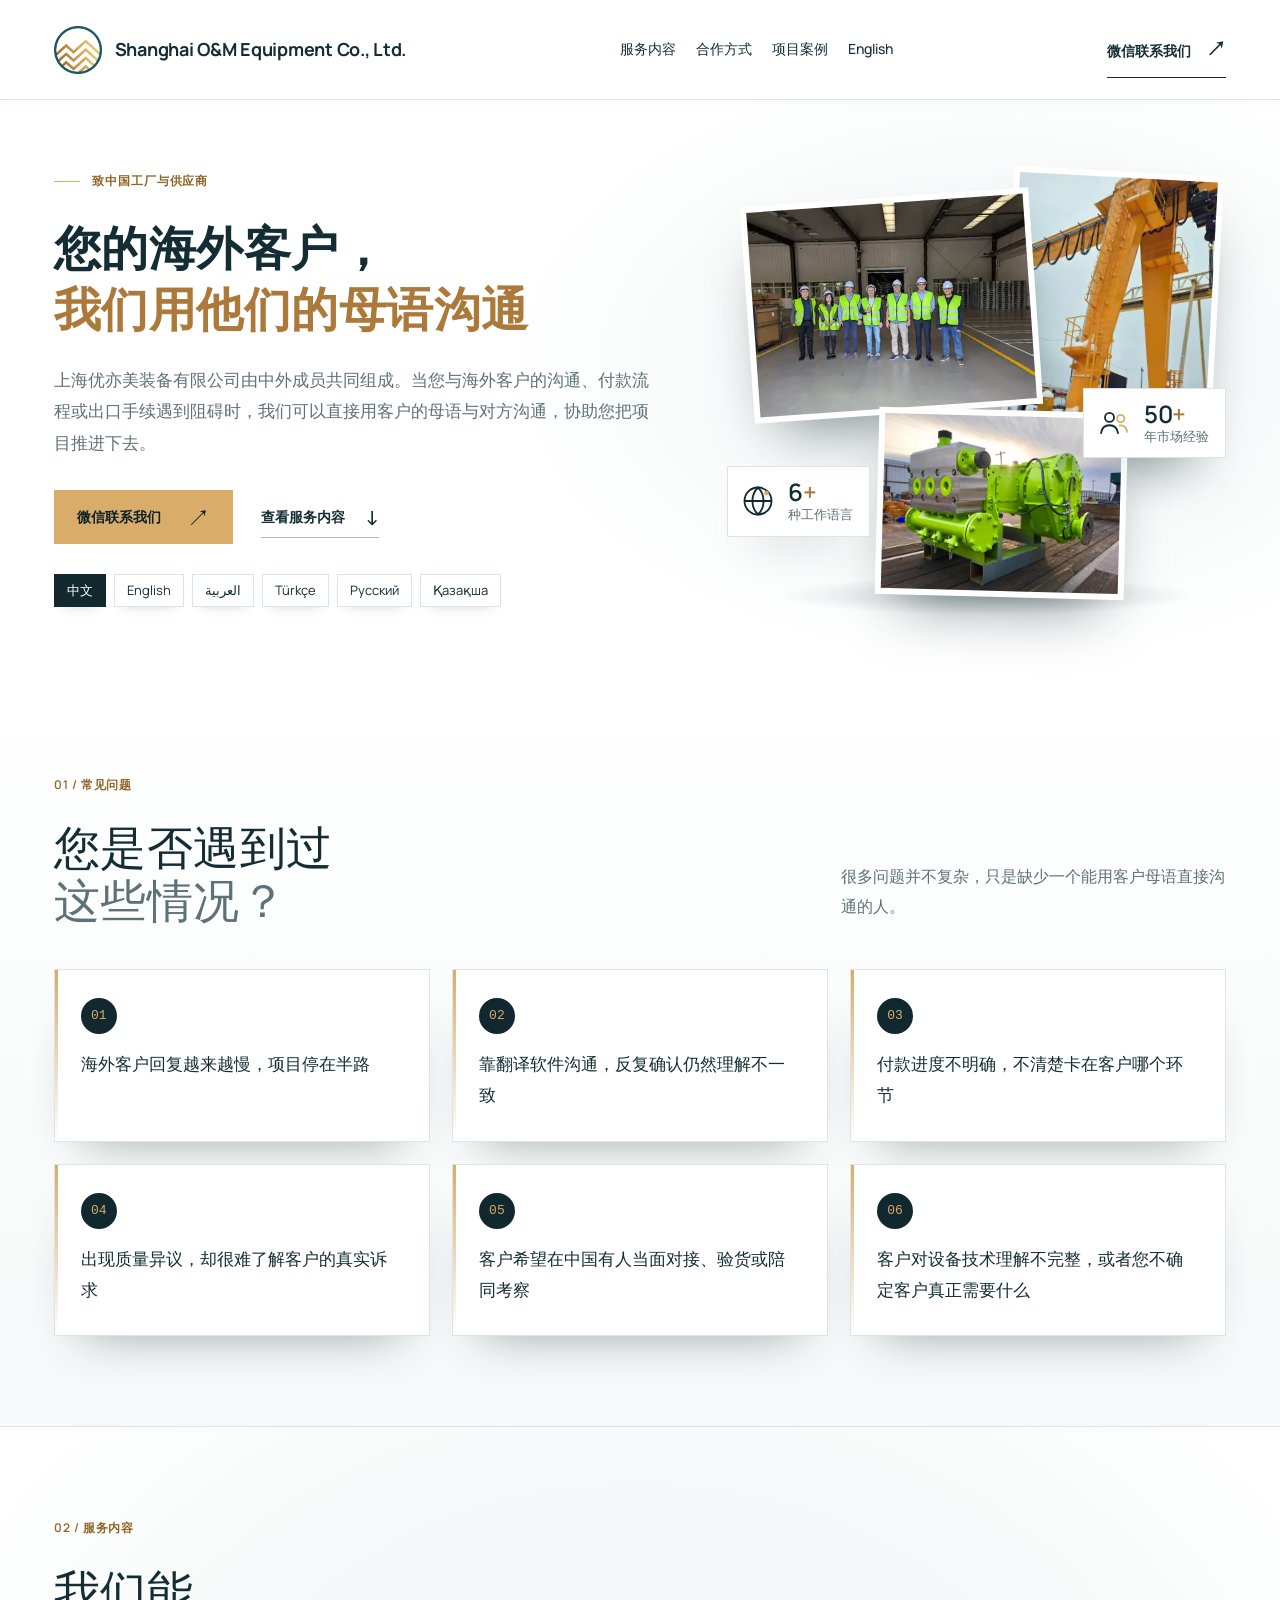
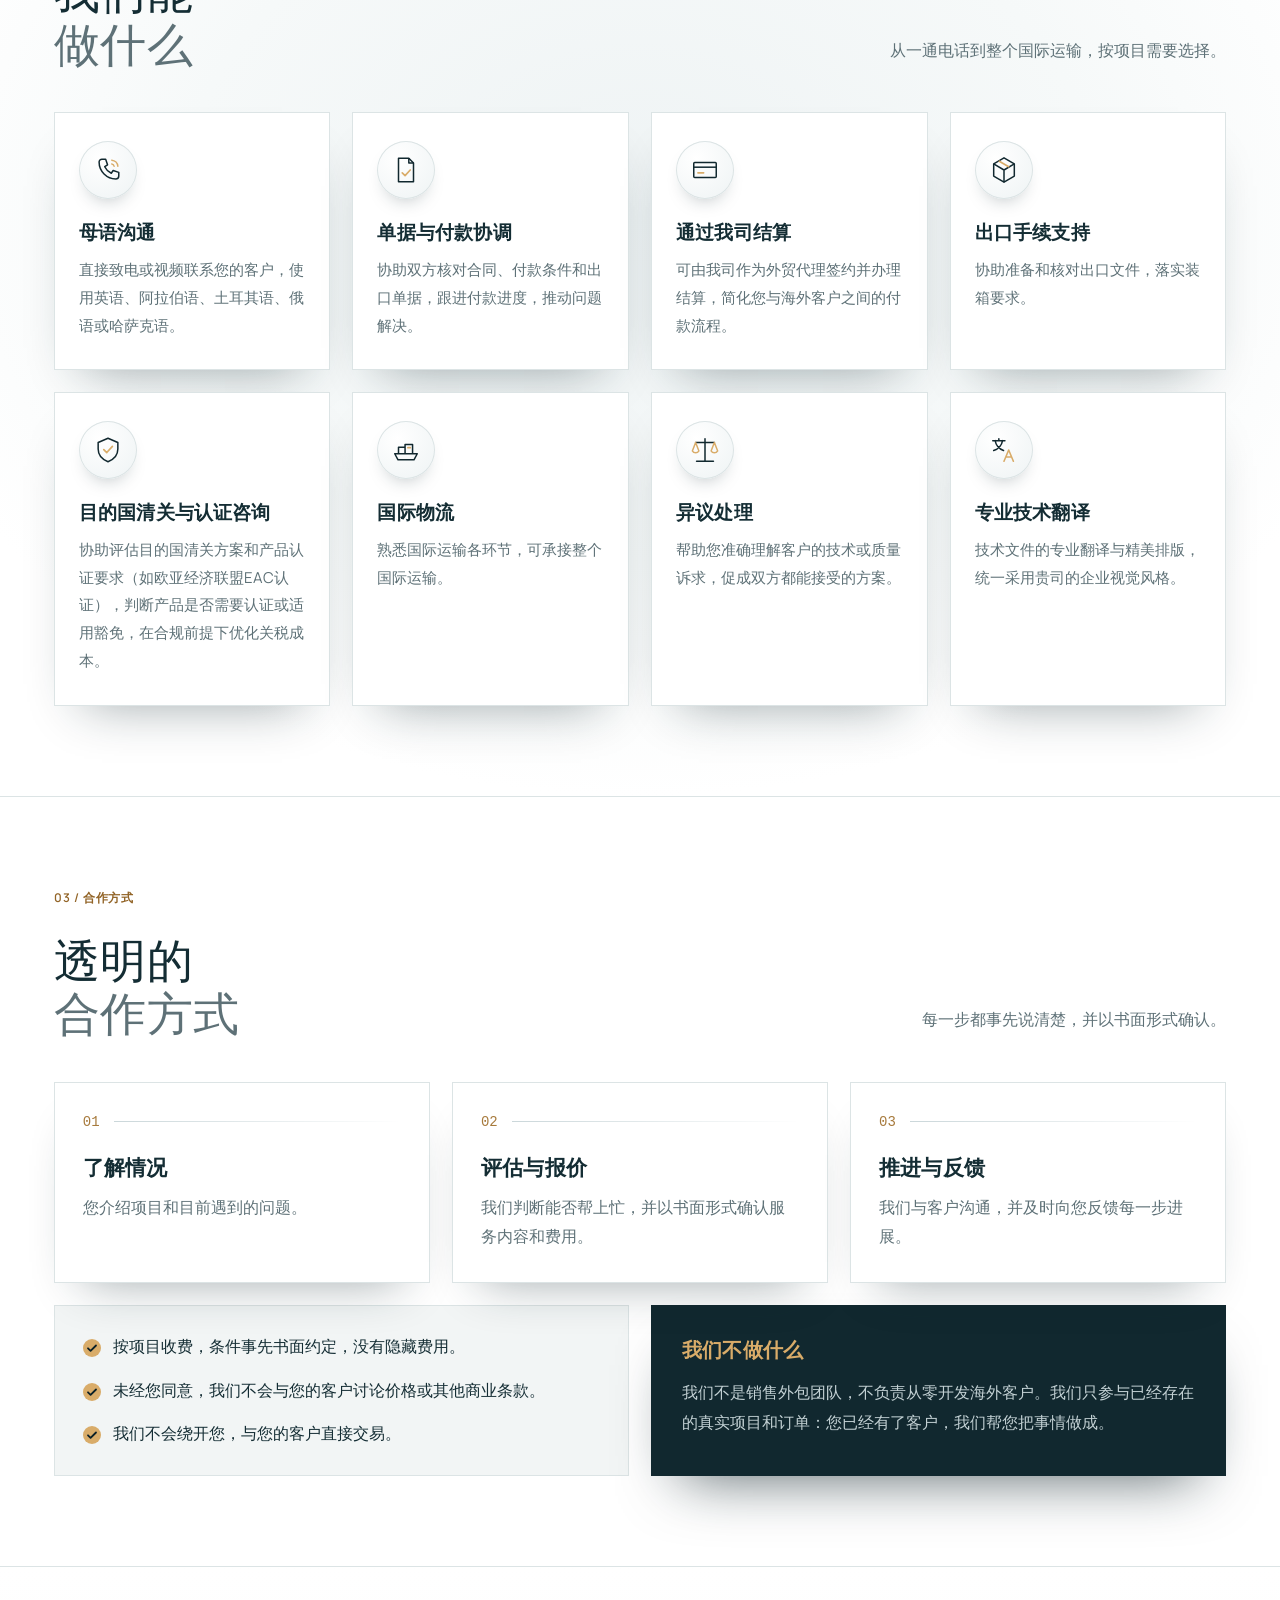
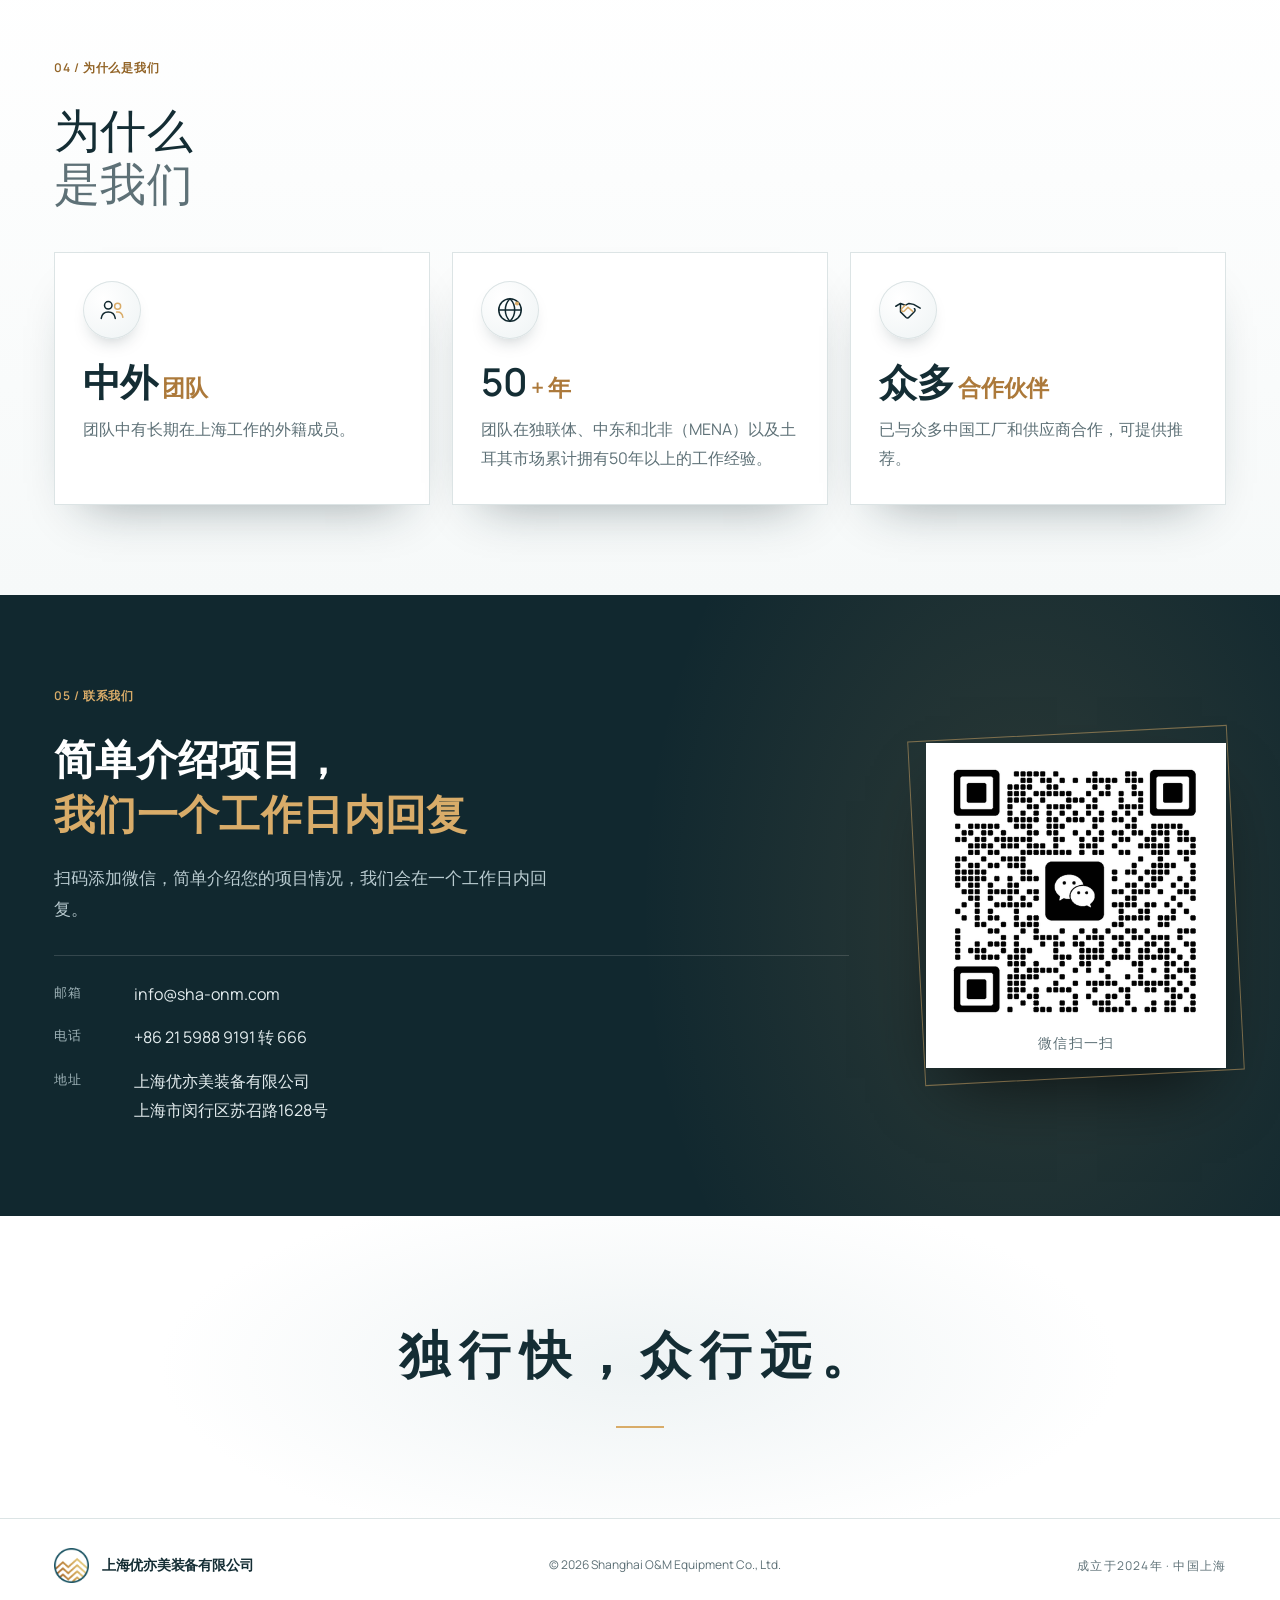
==== commit 64eea77c: "CN page: use plunger pump photo in hero" ====
--- a/cn/index.html
+++ b/cn/index.html
@@ -30,7 +30,7 @@
   <div class="cn-hero-visual" aria-hidden="true">
     <figure class="ph ph-1"><img src="../assets/projects/c/p099.webp" alt=""></figure>
     <figure class="ph ph-2"><img src="../assets/projects/c/p122.webp" alt=""></figure>
-    <figure class="ph ph-3"><img src="../assets/projects/c/p018.webp" alt=""></figure>
+    <figure class="ph ph-3"><img src="assets/plunger-pump.webp" alt=""></figure>
     <div class="float float-a"><svg><use href="#c-globe"/></svg><div><strong>6<b>+</b></strong><span>种工作语言</span></div></div>
     <div class="float float-b"><svg><use href="#c-team"/></svg><div><strong>50<b>+</b></strong><span>年市场经验</span></div></div>
   </div>
--- a/sections.css
+++ b/sections.css
@@ -50,3 +50,14 @@
 .after-hours-text p{color:var(--muted);font-size:14.5px;line-height:1.6;margin:0}
 .after-hours-cta{flex:none}
 @media(max-width:760px){.after-hours{gap:26px;padding-top:44px;padding-bottom:44px}.after-hours h2{font-size:28px}.after-hours-cta{width:100%;justify-content:center}}
+
+/* Five-item navigation: keep links on one line on narrower desktops. */
+.header nav a{white-space:nowrap}
+@media(max-width:1280px){.header nav{gap:20px}.header-cta span{margin-left:12px}}
+
+/* Six working languages and the Chinese supplier link in the navigation. */
+.languages ul{grid-template-columns:repeat(6,1fr)}
+.header nav a[lang=zh]{font-size:12.5px;letter-spacing:.04em;color:var(--muted)}
+.header nav a[lang=zh]:hover{color:#9e6722}
+.mobile-nav a[lang=zh]{font-size:14px}
+@media(max-width:720px){.languages ul{grid-template-columns:repeat(3,1fr);row-gap:18px}}
